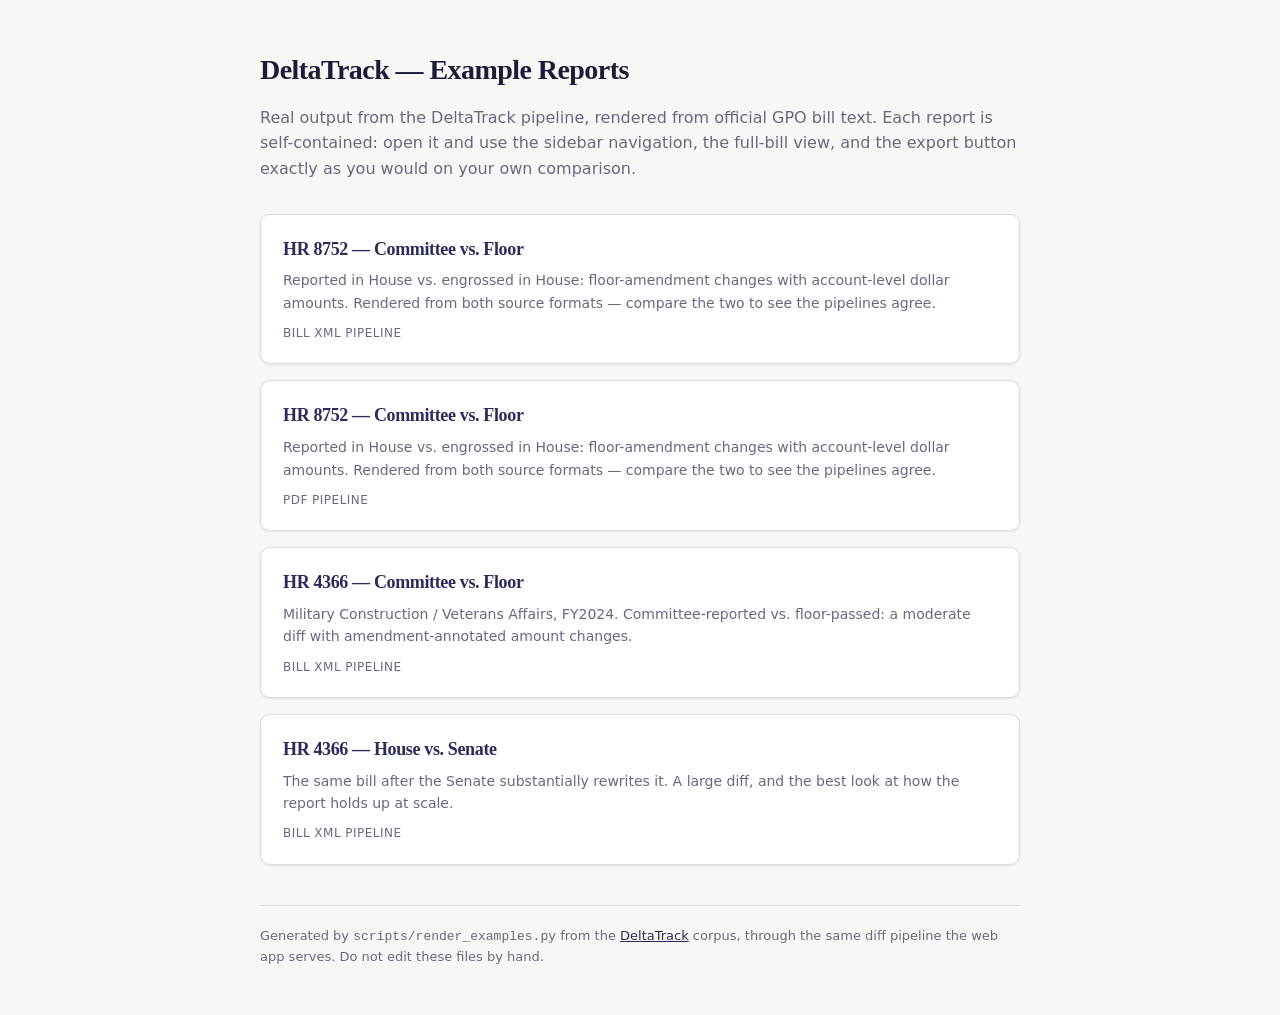
==== examples/index.html @ c9a5dadf "Repoint repo references from AgoraDMV to civictechdc The repository transferred to the civictechdc o" ====
<!DOCTYPE html>
<html lang="en">
<head>
<meta charset="utf-8">
<meta name="viewport" content="width=device-width, initial-scale=1">
<title>DeltaTrack — Example Reports</title>
<style>
:root {
  --background: #f9f7f5;
  --foreground: #1c1c3a;
  --card: #ffffff;
  --primary: #2c2c5c;
  --muted-foreground: #686881;
  --border: #e3ddd7;
  --radius: 0.625rem;
  --font-sans: ui-sans-serif, system-ui, -apple-system, 'Segoe UI', Roboto, Helvetica, Arial, sans-serif;
  --font-serif: ui-serif, Georgia, 'Times New Roman', serif;
  --shadow-soft: 0 1px 2px 0 rgba(28,28,58,0.04), 0 1px 3px 0 rgba(28,28,58,0.06);
}
* { box-sizing: border-box; }
body { font-family: var(--font-sans); color: var(--foreground); background: var(--background);
  line-height: 1.6; margin: 0; padding: 48px 20px; }
main { max-width: 760px; margin: 0 auto; }
h1, h2 { font-family: var(--font-serif); letter-spacing: -0.02em; margin: 0; }
h1 { font-size: 28px; }
.lead { color: var(--muted-foreground); margin: 12px 0 32px; }
.report { display: block; background: var(--card); border: 1px solid var(--border);
  border-radius: var(--radius); box-shadow: var(--shadow-soft); padding: 20px 22px;
  margin-bottom: 16px; text-decoration: none; color: inherit; }
.report:hover { border-color: var(--primary); }
.report h2 { font-size: 18px; color: var(--primary); }
.report p { margin: 6px 0 0; color: var(--muted-foreground); font-size: 14px; }
.report .meta { margin-top: 10px; font-size: 12px; letter-spacing: 0.04em;
  text-transform: uppercase; color: var(--muted-foreground); }
footer { margin-top: 40px; padding-top: 20px; border-top: 1px solid var(--border);
  font-size: 13px; color: var(--muted-foreground); }
a { color: var(--primary); }
</style>
</head>
<body>
<main>
<h1>DeltaTrack — Example Reports</h1>
<p class="lead">Real output from the DeltaTrack pipeline, rendered from official GPO
bill text. Each report is self-contained: open it and use the sidebar navigation, the
full-bill view, and the export button exactly as you would on your own comparison.</p>

<a class="report" href="hr8752_xml_diff.html">
  <h2>HR 8752 — Committee vs. Floor</h2>
  <p>Reported in House vs. engrossed in House: floor-amendment changes with account-level dollar amounts. Rendered from both source formats — compare the two to see the pipelines agree.</p>
  <div class="meta">Bill XML pipeline</div>
</a>

<a class="report" href="hr8752_pdf_diff.html">
  <h2>HR 8752 — Committee vs. Floor</h2>
  <p>Reported in House vs. engrossed in House: floor-amendment changes with account-level dollar amounts. Rendered from both source formats — compare the two to see the pipelines agree.</p>
  <div class="meta">PDF pipeline</div>
</a>

<a class="report" href="hr4366_committee_vs_floor_xml_diff.html">
  <h2>HR 4366 — Committee vs. Floor</h2>
  <p>Military Construction / Veterans Affairs, FY2024. Committee-reported vs. floor-passed: a moderate diff with amendment-annotated amount changes.</p>
  <div class="meta">Bill XML pipeline</div>
</a>

<a class="report" href="hr4366_house_vs_senate_xml_diff.html">
  <h2>HR 4366 — House vs. Senate</h2>
  <p>The same bill after the Senate substantially rewrites it. A large diff, and the best look at how the report holds up at scale.</p>
  <div class="meta">Bill XML pipeline</div>
</a>

<footer>
Generated by <code>scripts/render_examples.py</code> from the
<a href="https://github.com/civictechdc/DeltaTrack">DeltaTrack</a> corpus, through the same
diff pipeline the web app serves. Do not edit these files by hand.
</footer>
</main>
</body>
</html>
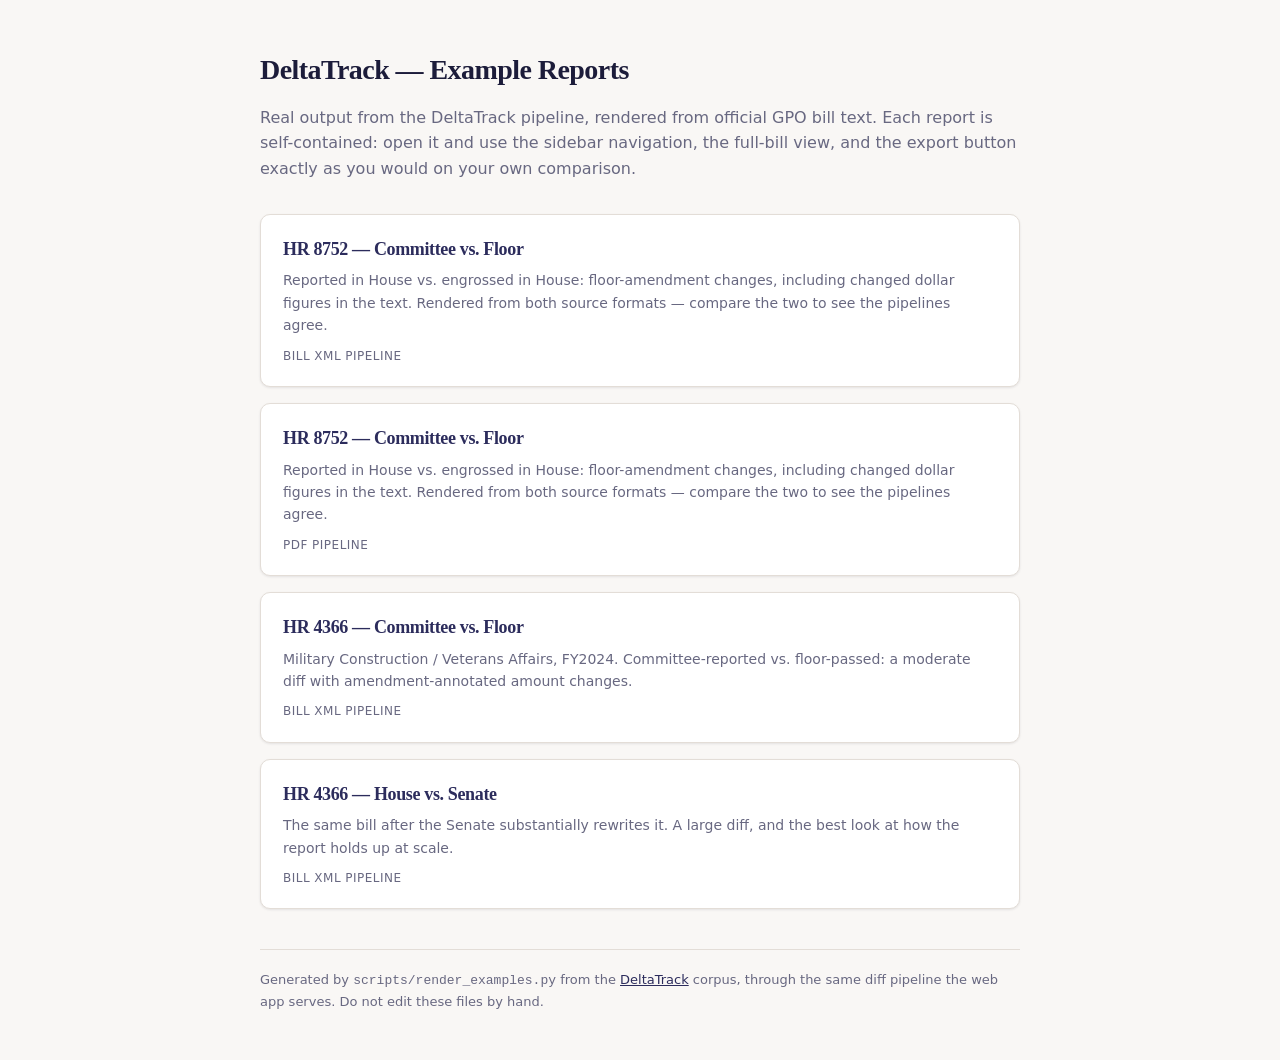
==== commit 8523d8b0: "docs(examples): the HR 8752 blurb no longer promises account-level dollar amounts The report renders" ====
--- a/examples/index.html
+++ b/examples/index.html
@@ -46,13 +46,13 @@
 
 <a class="report" href="hr8752_xml_diff.html">
   <h2>HR 8752 — Committee vs. Floor</h2>
-  <p>Reported in House vs. engrossed in House: floor-amendment changes with account-level dollar amounts. Rendered from both source formats — compare the two to see the pipelines agree.</p>
+  <p>Reported in House vs. engrossed in House: floor-amendment changes, including changed dollar figures in the text. Rendered from both source formats — compare the two to see the pipelines agree.</p>
   <div class="meta">Bill XML pipeline</div>
 </a>
 
 <a class="report" href="hr8752_pdf_diff.html">
   <h2>HR 8752 — Committee vs. Floor</h2>
-  <p>Reported in House vs. engrossed in House: floor-amendment changes with account-level dollar amounts. Rendered from both source formats — compare the two to see the pipelines agree.</p>
+  <p>Reported in House vs. engrossed in House: floor-amendment changes, including changed dollar figures in the text. Rendered from both source formats — compare the two to see the pipelines agree.</p>
   <div class="meta">PDF pipeline</div>
 </a>
 
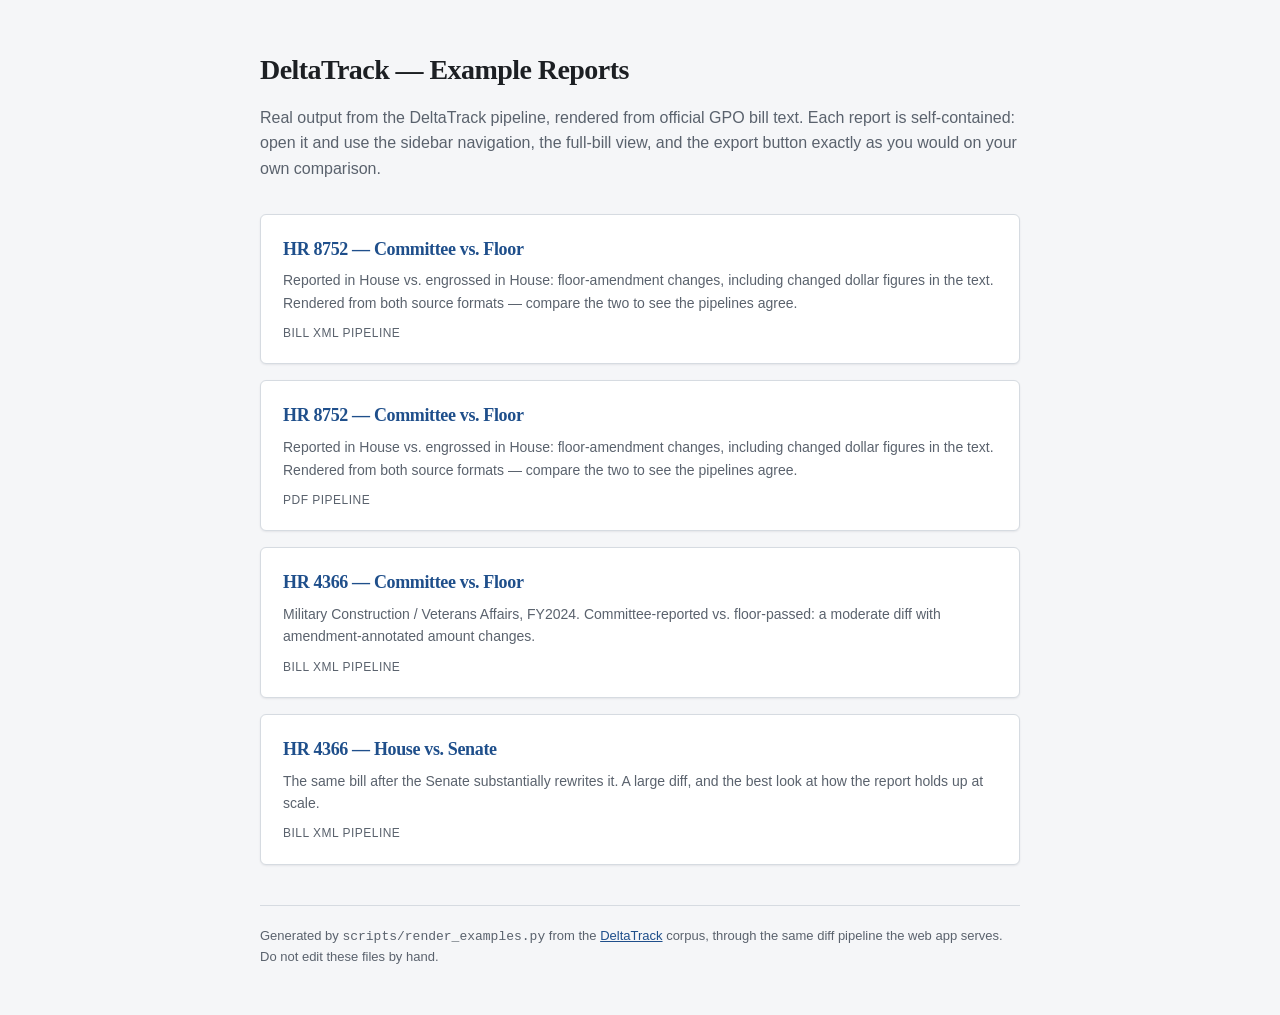
==== commit 89468c60: "feat(report): switch the report to the web app's palette and fix four contrast failures (#772) The r" ====
--- a/examples/index.html
+++ b/examples/index.html
@@ -6,16 +6,16 @@
 <title>DeltaTrack — Example Reports</title>
 <style>
 :root {
-  --background: #f9f7f5;
-  --foreground: #1c1c3a;
+  --background: #f5f6f8;
+  --foreground: #1c1f23;
   --card: #ffffff;
-  --primary: #2c2c5c;
-  --muted-foreground: #686881;
-  --border: #e3ddd7;
-  --radius: 0.625rem;
-  --font-sans: ui-sans-serif, system-ui, -apple-system, 'Segoe UI', Roboto, Helvetica, Arial, sans-serif;
+  --primary: #1f4f8b;
+  --muted-foreground: #5a626d;
+  --border: #d6dbe1;
+  --radius: 6px;
+  --font-sans: -apple-system, BlinkMacSystemFont, "Segoe UI", Roboto, Helvetica, Arial, sans-serif;
   --font-serif: ui-serif, Georgia, 'Times New Roman', serif;
-  --shadow-soft: 0 1px 2px 0 rgba(28,28,58,0.04), 0 1px 3px 0 rgba(28,28,58,0.06);
+  --shadow-soft: 0 1px 2px rgba(20, 30, 50, 0.08);
 }
 * { box-sizing: border-box; }
 body { font-family: var(--font-sans); color: var(--foreground); background: var(--background);
